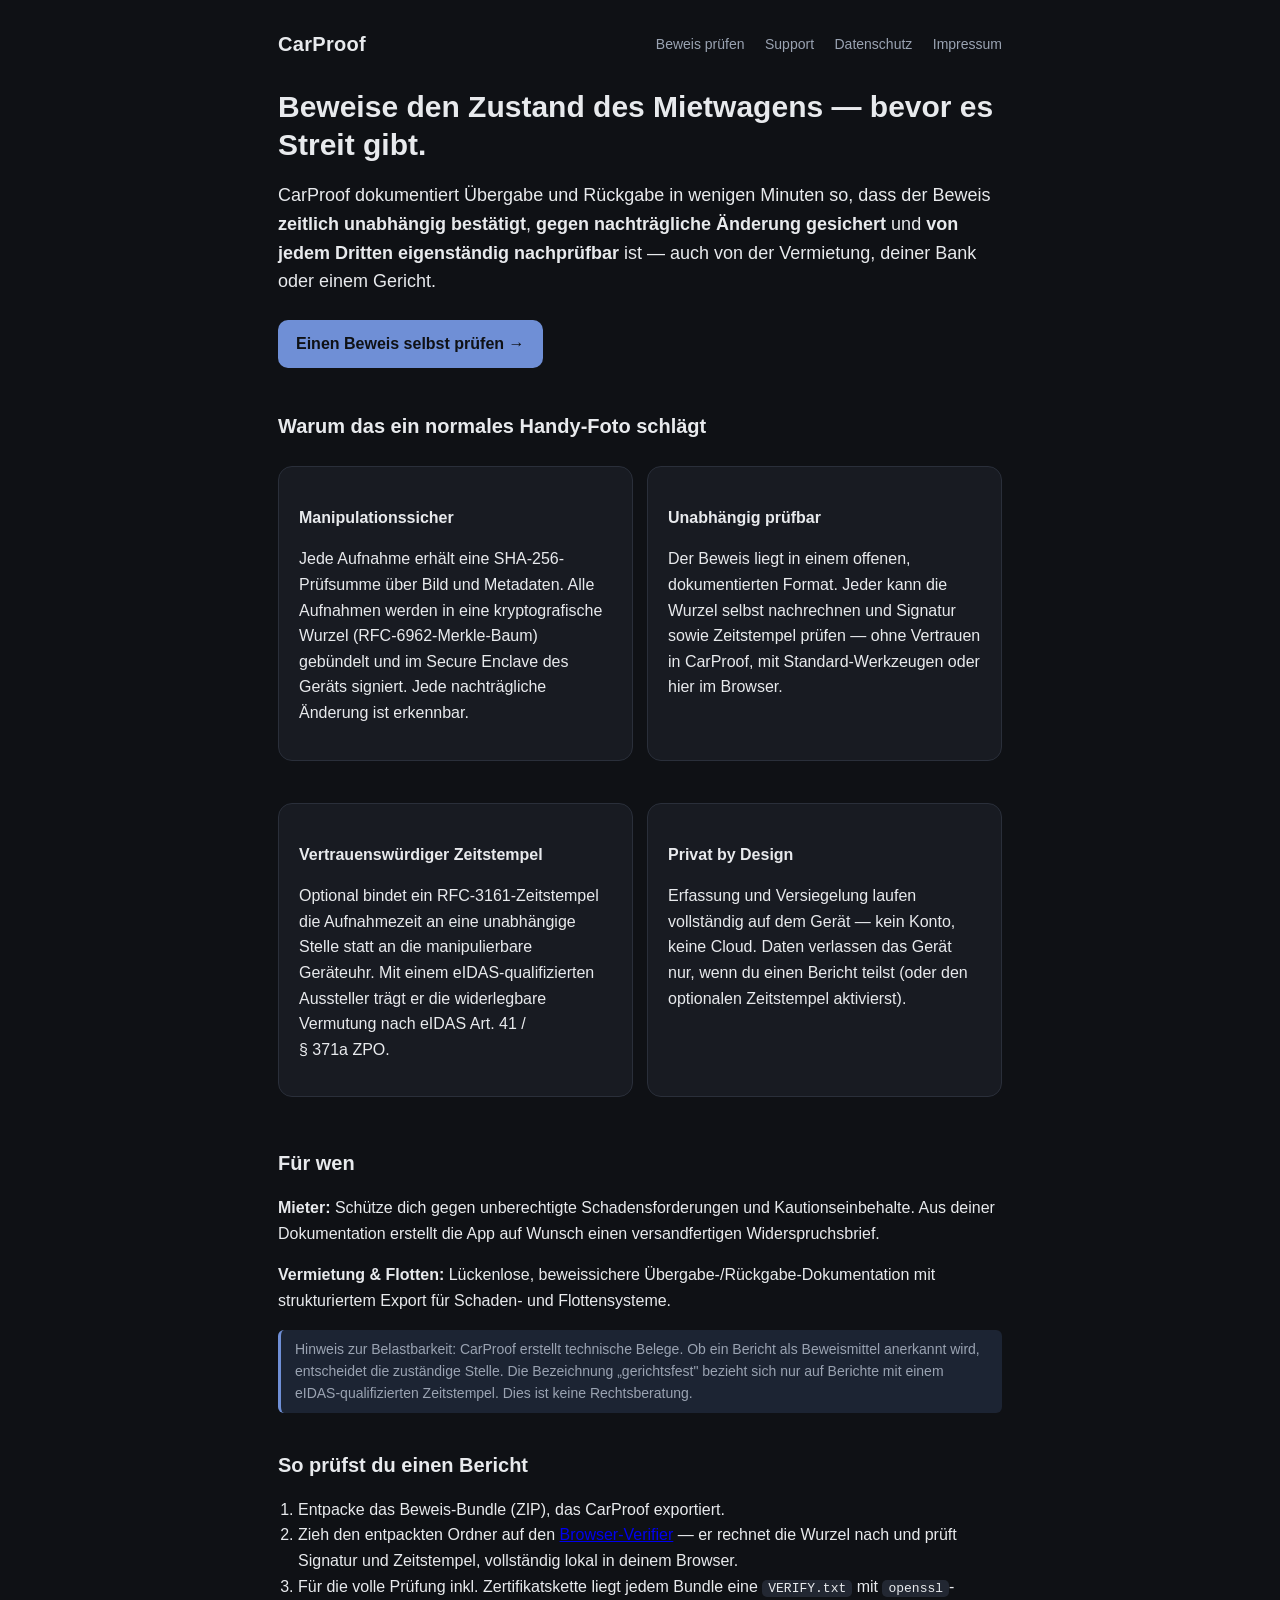
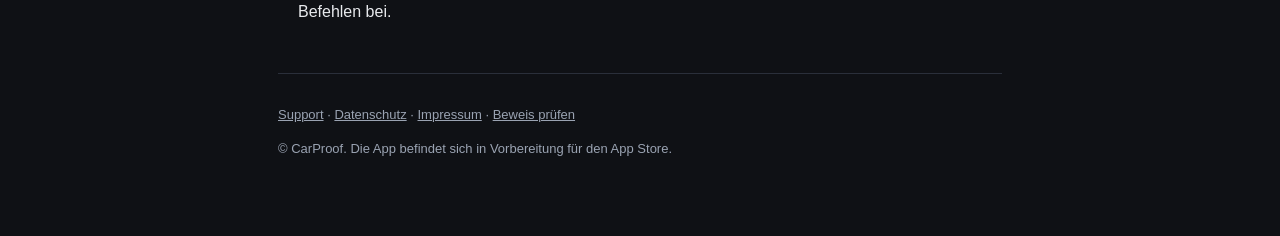
==== carproof/index.html @ b83b8b99 "CarProof: Rechtsseiten, Support und Beweis-Verifier" ====
<!doctype html>
<html lang="de">
<head>
<meta charset="utf-8" />
<meta name="viewport" content="width=device-width, initial-scale=1" />
<title>CarProof — manipulationssicherer Übergabe-Beweis für Mietwagen</title>
<meta name="description" content="Dokumentiere den Zustand eines Mietwagens bei Übergabe und Rückgabe — zeitgestempelt, gegen nachträgliche Änderung gesichert und unabhängig von Dritten prüfbar." />
<link rel="stylesheet" href="style.css" />
</head>
<body>
<div class="wrap">
  <header class="site">
    <a class="brand" href="index.html">CarProof</a>
    <nav>
      <a href="verify.html">Beweis prüfen</a>
      <a href="support.html">Support</a>
      <a href="datenschutz.html">Datenschutz</a>
      <a href="impressum.html">Impressum</a>
    </nav>
  </header>

  <h1>Beweise den Zustand des Mietwagens — bevor es Streit gibt.</h1>
  <p class="lead">CarProof dokumentiert Übergabe und Rückgabe in wenigen Minuten so, dass der Beweis
  <strong>zeitlich unabhängig bestätigt</strong>, <strong>gegen nachträgliche Änderung gesichert</strong>
  und <strong>von jedem Dritten eigenständig nachprüfbar</strong> ist — auch von der Vermietung, deiner
  Bank oder einem Gericht.</p>

  <p>
    <a class="btn" href="verify.html">Einen Beweis selbst prüfen →</a>
  </p>

  <h2>Warum das ein normales Handy-Foto schlägt</h2>
  <div class="grid">
    <div class="card">
      <h3>Manipulationssicher</h3>
      <p>Jede Aufnahme erhält eine SHA-256-Prüfsumme über Bild und Metadaten. Alle Aufnahmen werden in
      eine kryptografische Wurzel (RFC-6962-Merkle-Baum) gebündelt und im Secure Enclave des Geräts
      signiert. Jede nachträgliche Änderung ist erkennbar.</p>
    </div>
    <div class="card">
      <h3>Unabhängig prüfbar</h3>
      <p>Der Beweis liegt in einem offenen, dokumentierten Format. Jeder kann die Wurzel selbst
      nachrechnen und Signatur sowie Zeitstempel prüfen — ohne Vertrauen in CarProof, mit Standard-Werkzeugen
      oder hier im Browser.</p>
    </div>
    <div class="card">
      <h3>Vertrauenswürdiger Zeitstempel</h3>
      <p>Optional bindet ein RFC-3161-Zeitstempel die Aufnahmezeit an eine unabhängige Stelle statt an
      die manipulierbare Geräteuhr. Mit einem eIDAS-qualifizierten Aussteller trägt er die widerlegbare
      Vermutung nach eIDAS&nbsp;Art.&nbsp;41 / §&nbsp;371a&nbsp;ZPO.</p>
    </div>
    <div class="card">
      <h3>Privat by Design</h3>
      <p>Erfassung und Versiegelung laufen vollständig auf dem Gerät — kein Konto, keine Cloud. Daten
      verlassen das Gerät nur, wenn du einen Bericht teilst (oder den optionalen Zeitstempel aktivierst).</p>
    </div>
  </div>

  <h2>Für wen</h2>
  <p><strong>Mieter:</strong> Schütze dich gegen unberechtigte Schadensforderungen und Kautionseinbehalte.
  Aus deiner Dokumentation erstellt die App auf Wunsch einen versandfertigen Widerspruchsbrief.</p>
  <p><strong>Vermietung &amp; Flotten:</strong> Lückenlose, beweissichere Übergabe-/Rückgabe-Dokumentation
  mit strukturiertem Export für Schaden- und Flottensysteme.</p>

  <div class="note">
    Hinweis zur Belastbarkeit: CarProof erstellt technische Belege. Ob ein Bericht als Beweismittel
    anerkannt wird, entscheidet die zuständige Stelle. Die Bezeichnung „gerichtsfest" bezieht sich nur auf
    Berichte mit einem eIDAS-qualifizierten Zeitstempel. Dies ist keine Rechtsberatung.
  </div>

  <h2>So prüfst du einen Bericht</h2>
  <ol>
    <li>Entpacke das Beweis-Bundle (ZIP), das CarProof exportiert.</li>
    <li>Zieh den entpackten Ordner auf den <a href="verify.html">Browser-Verifier</a> — er rechnet die
      Wurzel nach und prüft Signatur und Zeitstempel, vollständig lokal in deinem Browser.</li>
    <li>Für die volle Prüfung inkl. Zertifikatskette liegt jedem Bundle eine <code>VERIFY.txt</code> mit
      <code>openssl</code>-Befehlen bei.</li>
  </ol>

  <footer class="site">
    <p><a href="support.html">Support</a> · <a href="datenschutz.html">Datenschutz</a> ·
       <a href="impressum.html">Impressum</a> · <a href="verify.html">Beweis prüfen</a></p>
    <p>© CarProof. Die App befindet sich in Vorbereitung für den App Store.</p>
  </footer>
</div>
</body>
</html>
---- carproof/style.css ----
:root {
  --bg: #0f1115; --card: #181b22; --line: #2a2f3a; --fg: #e8eaed; --muted: #9aa3b2;
  --ok: #7a9b6b; --bad: #c75b4a; --accent: #6f8fd6; --maxw: 760px;
}
* { box-sizing: border-box; }
body { margin: 0; background: var(--bg); color: var(--fg);
  font: 16px/1.6 -apple-system, BlinkMacSystemFont, "Segoe UI", Roboto, sans-serif; }
.wrap { max-width: var(--maxw); margin: 0 auto; padding: 28px 18px 64px; }
header.site { display: flex; align-items: center; justify-content: space-between; gap: 16px; flex-wrap: wrap; }
.brand { font-weight: 800; font-size: 20px; letter-spacing: .3px; text-decoration: none; color: var(--fg); }
nav a { color: var(--muted); text-decoration: none; margin-left: 16px; font-size: 14px; }
nav a:hover { color: var(--fg); }
h1 { font-size: 30px; line-height: 1.25; margin: 28px 0 10px; }
h2 { font-size: 20px; margin: 36px 0 10px; }
h3 { font-size: 16px; margin: 20px 0 6px; }
p.lead { font-size: 18px; }
.muted { color: var(--muted); }
.card { background: var(--card); border: 1px solid var(--line); border-radius: 14px; padding: 18px 20px; margin: 14px 0; }
.grid { display: grid; gap: 14px; grid-template-columns: 1fr 1fr; }
@media (max-width: 620px) { .grid { grid-template-columns: 1fr; } }
.btn { display: inline-block; background: var(--accent); color: #0f1115; font-weight: 700;
  text-decoration: none; padding: 11px 18px; border-radius: 10px; margin: 6px 8px 6px 0; }
.btn.secondary { background: transparent; color: var(--accent); border: 1px solid var(--accent); }
code { background: #222732; padding: 1px 6px; border-radius: 5px; font-size: 13px; word-break: break-all; }
ol, ul { padding-left: 20px; }
footer.site { margin-top: 48px; border-top: 1px solid var(--line); padding-top: 18px; color: var(--muted); font-size: 13px; }
footer.site a { color: var(--muted); }
.note { border-left: 3px solid var(--accent); padding: 8px 14px; background: #1c2433; border-radius: 6px; color: var(--muted); font-size: 14px; margin: 14px 0; }
.placeholder { color: var(--bad); font-weight: 700; }
table.legal { width: 100%; border-collapse: collapse; font-size: 14px; }
table.legal td { border-bottom: 1px solid var(--line); padding: 8px 6px; vertical-align: top; }
/* Verifier */
#drop { border: 2px dashed var(--line); border-radius: 14px; padding: 36px 20px; text-align: center;
  background: var(--card); cursor: pointer; }
#drop.over { border-color: var(--accent); background: #1c2433; }
input[type=file] { display: none; }
.verdict { font-size: 18px; font-weight: 700; padding: 14px 18px; border-radius: 12px; margin: 16px 0; }
.verdict.ok { background: rgba(122,155,107,.16); color: #bfe0ad; border: 1px solid rgba(122,155,107,.5); }
.verdict.bad { background: rgba(199,91,74,.16); color: #f0b3a8; border: 1px solid rgba(199,91,74,.5); }
.row { display: flex; gap: 12px; padding: 12px 14px; border: 1px solid var(--line); border-radius: 10px;
  margin-bottom: 8px; background: var(--card); align-items: flex-start; }
.row.ok .ic { color: var(--ok); } .row.bad .ic { color: var(--bad); }
.row .lbl { font-weight: 600; } .row .det { color: var(--muted); font-size: 13px; word-break: break-all; margin-top: 2px; }
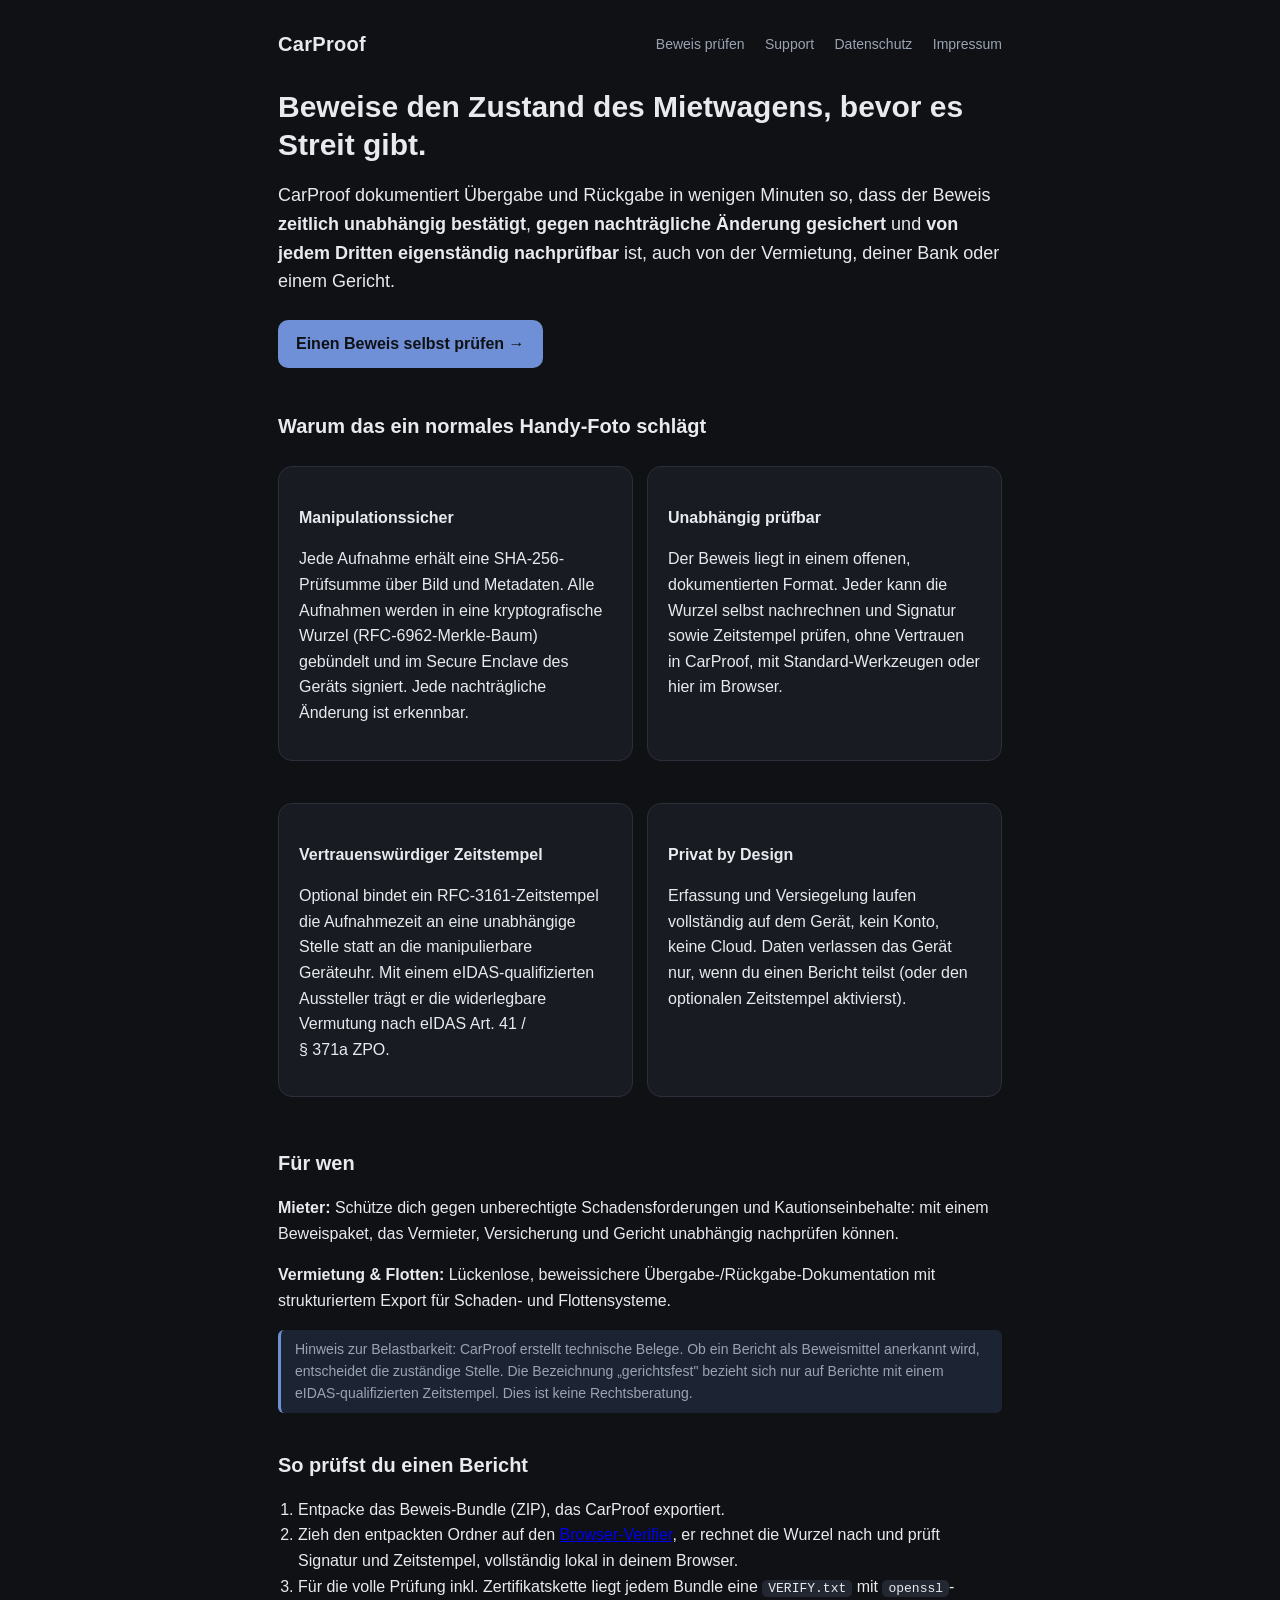
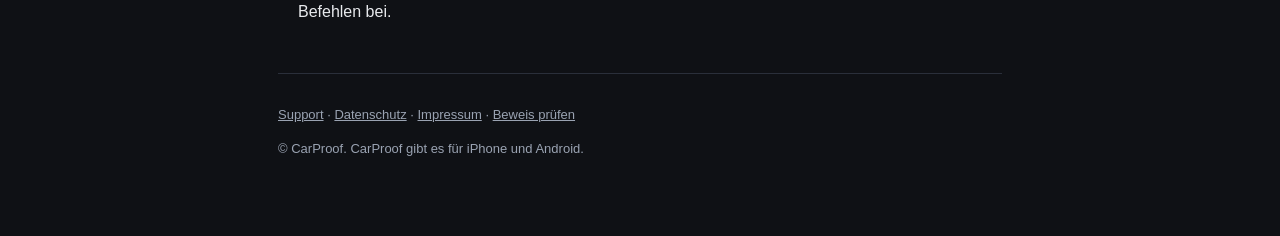
==== commit 7a1f6b20: "CarProof: reine Beweissicherung, Brief-Feature entfernt" ====
--- a/carproof/index.html
+++ b/carproof/index.html
@@ -1,87 +1,126 @@
 <!doctype html>
 <html lang="de">
-<head>
-<meta charset="utf-8" />
-<meta name="viewport" content="width=device-width, initial-scale=1" />
-<title>CarProof — manipulationssicherer Übergabe-Beweis für Mietwagen</title>
-<meta name="description" content="Dokumentiere den Zustand eines Mietwagens bei Übergabe und Rückgabe — zeitgestempelt, gegen nachträgliche Änderung gesichert und unabhängig von Dritten prüfbar." />
-<link rel="stylesheet" href="style.css" />
-</head>
-<body>
-<div class="wrap">
-  <header class="site">
-    <a class="brand" href="index.html">CarProof</a>
-    <nav>
-      <a href="verify.html">Beweis prüfen</a>
-      <a href="support.html">Support</a>
-      <a href="datenschutz.html">Datenschutz</a>
-      <a href="impressum.html">Impressum</a>
-    </nav>
-  </header>
+  <head>
+    <meta charset="utf-8" />
+    <meta name="viewport" content="width=device-width, initial-scale=1" />
+    <title>
+      CarProof: manipulationssicherer Übergabe-Beweis für Mietwagen
+    </title>
+    <meta
+      name="description"
+      content="Dokumentiere den Zustand eines Mietwagens bei Übergabe und Rückgabe: zeitgestempelt, gegen nachträgliche Änderung gesichert und unabhängig von Dritten prüfbar."
+    />
+    <link rel="stylesheet" href="style.css" />
+  </head>
+  <body>
+    <div class="wrap">
+      <header class="site">
+        <a class="brand" href="index.html">CarProof</a>
+        <nav>
+          <a href="verify.html">Beweis prüfen</a>
+          <a href="support.html">Support</a>
+          <a href="datenschutz.html">Datenschutz</a>
+          <a href="impressum.html">Impressum</a>
+        </nav>
+      </header>
 
-  <h1>Beweise den Zustand des Mietwagens — bevor es Streit gibt.</h1>
-  <p class="lead">CarProof dokumentiert Übergabe und Rückgabe in wenigen Minuten so, dass der Beweis
-  <strong>zeitlich unabhängig bestätigt</strong>, <strong>gegen nachträgliche Änderung gesichert</strong>
-  und <strong>von jedem Dritten eigenständig nachprüfbar</strong> ist — auch von der Vermietung, deiner
-  Bank oder einem Gericht.</p>
+      <h1>Beweise den Zustand des Mietwagens, bevor es Streit gibt.</h1>
+      <p class="lead">
+        CarProof dokumentiert Übergabe und Rückgabe in wenigen Minuten so, dass
+        der Beweis <strong>zeitlich unabhängig bestätigt</strong>,
+        <strong>gegen nachträgliche Änderung gesichert</strong> und
+        <strong>von jedem Dritten eigenständig nachprüfbar</strong> ist, auch
+        von der Vermietung, deiner Bank oder einem Gericht.
+      </p>
 
-  <p>
-    <a class="btn" href="verify.html">Einen Beweis selbst prüfen →</a>
-  </p>
+      <p>
+        <a class="btn" href="verify.html">Einen Beweis selbst prüfen →</a>
+      </p>
 
-  <h2>Warum das ein normales Handy-Foto schlägt</h2>
-  <div class="grid">
-    <div class="card">
-      <h3>Manipulationssicher</h3>
-      <p>Jede Aufnahme erhält eine SHA-256-Prüfsumme über Bild und Metadaten. Alle Aufnahmen werden in
-      eine kryptografische Wurzel (RFC-6962-Merkle-Baum) gebündelt und im Secure Enclave des Geräts
-      signiert. Jede nachträgliche Änderung ist erkennbar.</p>
+      <h2>Warum das ein normales Handy-Foto schlägt</h2>
+      <div class="grid">
+        <div class="card">
+          <h3>Manipulationssicher</h3>
+          <p>
+            Jede Aufnahme erhält eine SHA-256-Prüfsumme über Bild und Metadaten.
+            Alle Aufnahmen werden in eine kryptografische Wurzel
+            (RFC-6962-Merkle-Baum) gebündelt und im Secure Enclave des Geräts
+            signiert. Jede nachträgliche Änderung ist erkennbar.
+          </p>
+        </div>
+        <div class="card">
+          <h3>Unabhängig prüfbar</h3>
+          <p>
+            Der Beweis liegt in einem offenen, dokumentierten Format. Jeder kann
+            die Wurzel selbst nachrechnen und Signatur sowie Zeitstempel prüfen,
+            ohne Vertrauen in CarProof, mit Standard-Werkzeugen oder hier im
+            Browser.
+          </p>
+        </div>
+        <div class="card">
+          <h3>Vertrauenswürdiger Zeitstempel</h3>
+          <p>
+            Optional bindet ein RFC-3161-Zeitstempel die Aufnahmezeit an eine
+            unabhängige Stelle statt an die manipulierbare Geräteuhr. Mit einem
+            eIDAS-qualifizierten Aussteller trägt er die widerlegbare Vermutung
+            nach eIDAS&nbsp;Art.&nbsp;41 / §&nbsp;371a&nbsp;ZPO.
+          </p>
+        </div>
+        <div class="card">
+          <h3>Privat by Design</h3>
+          <p>
+            Erfassung und Versiegelung laufen vollständig auf dem Gerät, kein
+            Konto, keine Cloud. Daten verlassen das Gerät nur, wenn du einen
+            Bericht teilst (oder den optionalen Zeitstempel aktivierst).
+          </p>
+        </div>
+      </div>
+
+      <h2>Für wen</h2>
+      <p>
+        <strong>Mieter:</strong> Schütze dich gegen unberechtigte
+        Schadensforderungen und Kautionseinbehalte: mit einem Beweispaket, das
+        Vermieter, Versicherung und Gericht unabhängig nachprüfen können.
+      </p>
+      <p>
+        <strong>Vermietung &amp; Flotten:</strong> Lückenlose, beweissichere
+        Übergabe-/Rückgabe-Dokumentation mit strukturiertem Export für Schaden-
+        und Flottensysteme.
+      </p>
+
+      <div class="note">
+        Hinweis zur Belastbarkeit: CarProof erstellt technische Belege. Ob ein
+        Bericht als Beweismittel anerkannt wird, entscheidet die zuständige
+        Stelle. Die Bezeichnung „gerichtsfest" bezieht sich nur auf Berichte mit
+        einem eIDAS-qualifizierten Zeitstempel. Dies ist keine Rechtsberatung.
+      </div>
+
+      <h2>So prüfst du einen Bericht</h2>
+      <ol>
+        <li>Entpacke das Beweis-Bundle (ZIP), das CarProof exportiert.</li>
+        <li>
+          Zieh den entpackten Ordner auf den
+          <a href="verify.html">Browser-Verifier</a>, er rechnet die Wurzel
+          nach und prüft Signatur und Zeitstempel, vollständig lokal in deinem
+          Browser.
+        </li>
+        <li>
+          Für die volle Prüfung inkl. Zertifikatskette liegt jedem Bundle eine
+          <code>VERIFY.txt</code> mit <code>openssl</code>-Befehlen bei.
+        </li>
+      </ol>
+
+      <footer class="site">
+        <p>
+          <a href="support.html">Support</a> ·
+          <a href="datenschutz.html">Datenschutz</a> ·
+          <a href="impressum.html">Impressum</a> ·
+          <a href="verify.html">Beweis prüfen</a>
+        </p>
+        <p>
+          © CarProof. CarProof gibt es für iPhone und Android.
+        </p>
+      </footer>
     </div>
-    <div class="card">
-      <h3>Unabhängig prüfbar</h3>
-      <p>Der Beweis liegt in einem offenen, dokumentierten Format. Jeder kann die Wurzel selbst
-      nachrechnen und Signatur sowie Zeitstempel prüfen — ohne Vertrauen in CarProof, mit Standard-Werkzeugen
-      oder hier im Browser.</p>
-    </div>
-    <div class="card">
-      <h3>Vertrauenswürdiger Zeitstempel</h3>
-      <p>Optional bindet ein RFC-3161-Zeitstempel die Aufnahmezeit an eine unabhängige Stelle statt an
-      die manipulierbare Geräteuhr. Mit einem eIDAS-qualifizierten Aussteller trägt er die widerlegbare
-      Vermutung nach eIDAS&nbsp;Art.&nbsp;41 / §&nbsp;371a&nbsp;ZPO.</p>
-    </div>
-    <div class="card">
-      <h3>Privat by Design</h3>
-      <p>Erfassung und Versiegelung laufen vollständig auf dem Gerät — kein Konto, keine Cloud. Daten
-      verlassen das Gerät nur, wenn du einen Bericht teilst (oder den optionalen Zeitstempel aktivierst).</p>
-    </div>
-  </div>
-
-  <h2>Für wen</h2>
-  <p><strong>Mieter:</strong> Schütze dich gegen unberechtigte Schadensforderungen und Kautionseinbehalte.
-  Aus deiner Dokumentation erstellt die App auf Wunsch einen versandfertigen Widerspruchsbrief.</p>
-  <p><strong>Vermietung &amp; Flotten:</strong> Lückenlose, beweissichere Übergabe-/Rückgabe-Dokumentation
-  mit strukturiertem Export für Schaden- und Flottensysteme.</p>
-
-  <div class="note">
-    Hinweis zur Belastbarkeit: CarProof erstellt technische Belege. Ob ein Bericht als Beweismittel
-    anerkannt wird, entscheidet die zuständige Stelle. Die Bezeichnung „gerichtsfest" bezieht sich nur auf
-    Berichte mit einem eIDAS-qualifizierten Zeitstempel. Dies ist keine Rechtsberatung.
-  </div>
-
-  <h2>So prüfst du einen Bericht</h2>
-  <ol>
-    <li>Entpacke das Beweis-Bundle (ZIP), das CarProof exportiert.</li>
-    <li>Zieh den entpackten Ordner auf den <a href="verify.html">Browser-Verifier</a> — er rechnet die
-      Wurzel nach und prüft Signatur und Zeitstempel, vollständig lokal in deinem Browser.</li>
-    <li>Für die volle Prüfung inkl. Zertifikatskette liegt jedem Bundle eine <code>VERIFY.txt</code> mit
-      <code>openssl</code>-Befehlen bei.</li>
-  </ol>
-
-  <footer class="site">
-    <p><a href="support.html">Support</a> · <a href="datenschutz.html">Datenschutz</a> ·
-       <a href="impressum.html">Impressum</a> · <a href="verify.html">Beweis prüfen</a></p>
-    <p>© CarProof. Die App befindet sich in Vorbereitung für den App Store.</p>
-  </footer>
-</div>
-</body>
+  </body>
 </html>
